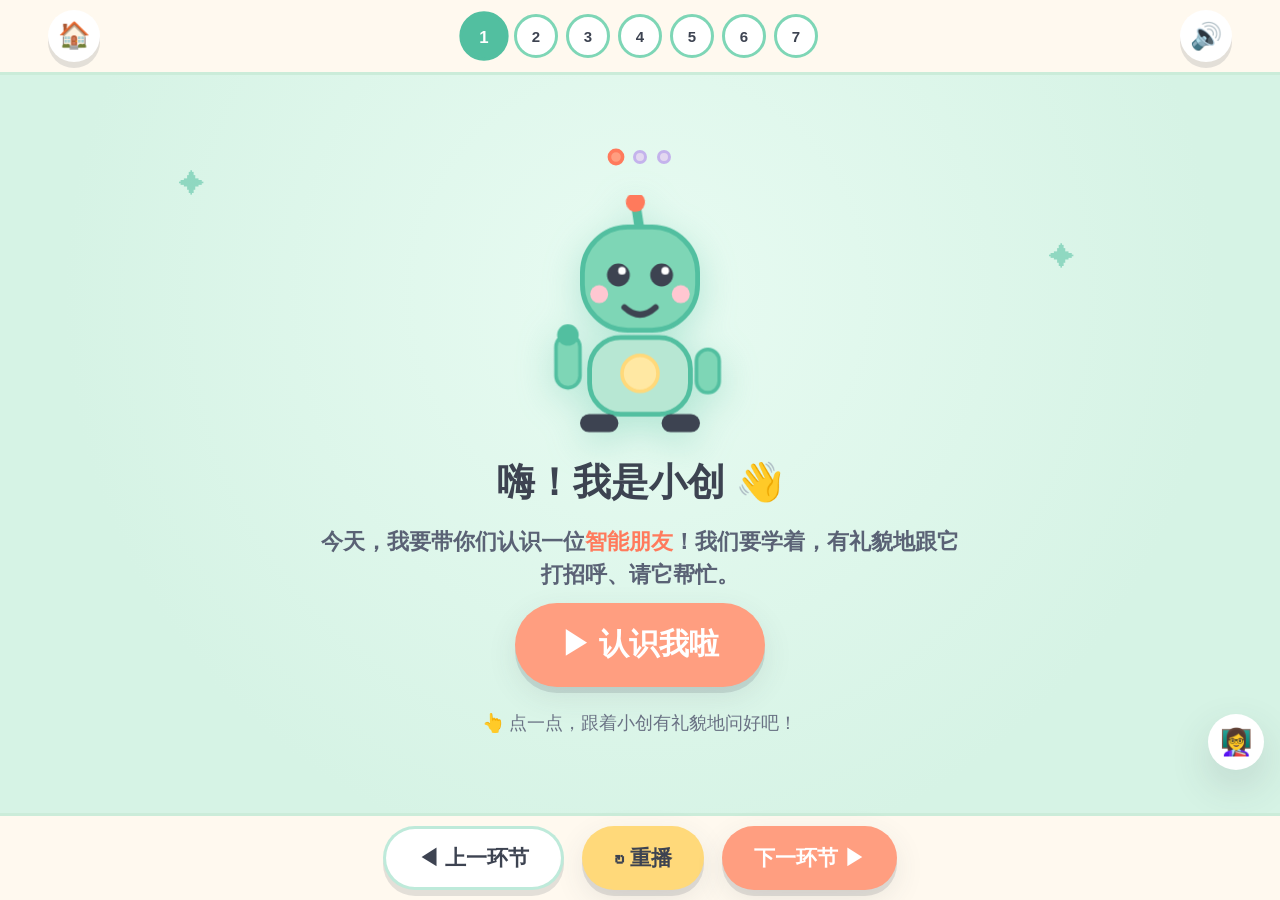
==== courses/nihaozhinengpengyou/classroom.html @ a1aac55f "feat: 新增第二节课程「你好智能朋友」+ 全课程接入TTS逐词朗读 - 新增第二节四件套(index/outline/lesson/classroom)7场景互动课件 - 所有文字选项接入浏览器T" ====
<!DOCTYPE html>
<html lang="zh-CN">
<head>
<meta charset="UTF-8">
<meta name="viewport" content="width=device-width, initial-scale=1.0, maximum-scale=1.0, user-scalable=no, viewport-fit=cover">
<title>你好智能朋友 · 互动课件</title>
<link rel="stylesheet" href="../../css/base.css?v=36">
<link rel="stylesheet" href="../../css/classroom.css?v=36">
<style>
  /* —— 第二节专属：礼貌指令卡 / 动画小剧场 —— */
  .polite-pick{display:flex;gap:clamp(10px,2.2vw,18px);flex-wrap:wrap;justify-content:center;width:100%;max-width:680px;margin:8px auto 0;}
  .polite-card{min-width:160px;padding:22px 18px;border-radius:22px;border:3px solid var(--mint-deep);background:#fff;box-shadow:0 6px 14px rgba(26,58,92,.10);font-size:clamp(19px,3vw,26px);font-weight:800;color:var(--ink);transition:transform .15s;}
  .polite-card:active{transform:scale(.94);}
  .polite-card.is-picked{background:var(--mint);border-color:var(--mint-deep);}
  .polite-card .pw-icon{font-size:1.4em;margin-right:6px;}
  .polite-result{margin-top:16px;font-size:clamp(22px,3.4vw,32px);font-weight:800;color:var(--coral-deep);text-align:center;}
  .stage-dot{width:12px;height:12px;border-radius:50%;background:#fff;border:2px solid var(--mint-deep);display:inline-block;transition:all .3s;}
  .stage-dot.is-cur{background:var(--coral);border-color:var(--coral-deep);transform:scale(1.3);}
  .theater{padding:14px;border-radius:26px;background:#E9F5EF;box-shadow:inset 0 0 0 3px #CBE9DC;max-width:560px;width:100%;}
  .polite-grade{margin-top:16px;}
</style>
</head>
<body class="cc-body">

<!-- ============ 顶部条：返回 / 进度 / 音效 ============ -->
<header class="cc-topbar">
  <a class="cc-iconbtn" href="index.html" aria-label="返回课程首页" title="返回课程首页">🏠</a>
  <div class="cc-progress" id="ccProgress" role="tablist" aria-label="环节切换"></div>
  <button class="cc-iconbtn" id="ccSound" aria-label="音效开关" title="音效开关">🔊</button>
</header>

<main class="cc-stage" id="ccStage">

  <!-- ── 场景 1 · 开场热身 ── -->
  <section class="scene is-active" data-scene="1" id="scene-1" aria-label="开场热身">
    <div class="bg-stars" aria-hidden="true"></div>
    <div class="scene-inner scene-1">
      <div class="step-dots" id="s1-steps" aria-hidden="true">
        <span class="step-dot is-cur"></span><span class="step-dot"></span><span class="step-dot"></span>
      </div>
      <div class="intro-step" id="s1-step1">
        <div class="robot-wrap robot-wrap--lg">
          <svg viewBox="0 0 200 200" width="100%" height="100%"><use href="../../svg/xiaochuang.svg#xc-waving"></use></svg>
        </div>
        <h2 class="intro-title">嗨！我是小创 👋</h2>
        <p class="intro-text">今天，我要带你们认识一位<strong>智能朋友</strong>！我们要学着，有礼貌地跟它打招呼、请它帮忙。</p>
        <button class="btn btn--coral btn--lg" id="s1-go1">▶ 认识我啦</button>
      </div>
      <div class="intro-step is-hidden" id="s1-step2">
        <div class="topic-card">
          <p class="topic-main">🤝 你好，智能朋友</p>
          <p class="topic-sub">学说礼貌指令</p>
        </div>
        <h2 class="intro-title">今天我们要学…</h2>
        <p class="intro-text">小创说：请别人帮忙要<strong>有礼貌</strong>！我们先说「你好」，再说「请帮我…」，最后说「谢谢」。</p>
        <button class="btn btn--coral btn--lg" id="s1-go2">▶ 我知道啦</button>
      </div>
      <div class="intro-step is-hidden" id="s1-step3">
        <h2 class="intro-title">🙋 热身小游戏 · 你好你好</h2>
        <p class="intro-text">点到谁，就大声对它说「你好」！</p>
        <div class="wish-pick" id="s1-wishes">
          <button class="wish-pick-btn speak" data-wish="你好，小创">🤖 你好，小创</button>
          <button class="wish-pick-btn speak" data-wish="你好，小兔子">🐰 你好，小兔子</button>
          <button class="wish-pick-btn speak" data-wish="你好，小花小草">🌸 你好，小花小草</button>
        </div>
        <div class="praise is-hidden" id="s1-praise">真棒！我们都是懂礼貌的好朋友！</div>
      </div>
      <p class="scene-hint">👆 点一点，跟着小创有礼貌地问好吧！</p>
    </div>
  </section>

  <!-- ── 场景 2 · 动画小剧场《圆圆学礼貌》 ── -->
  <section class="scene" data-scene="2" id="scene-2" aria-label="动画小剧场">
    <div class="scene-inner scene-2">
      <h2 class="scene-title">🎭 动画小剧场 · 圆圆学礼貌</h2>
      <div class="stage-dots" id="s2-dots" style="display:flex;gap:8px;justify-content:center;margin-bottom:12px" aria-hidden="true">
        <span class="stage-dot is-cur"></span><span class="stage-dot"></span><span class="stage-dot"></span><span class="stage-dot"></span>
      </div>
      <div class="stage-wrap" style="display:flex;justify-content:center">
        <div class="theater" id="s2-stage">
          <!-- 4 幕由 scene-2.js 填充内联 SVG -->
        </div>
      </div>
      <button class="btn btn--coral btn--lg" id="s2-next">▶ 看下一幕</button>
      <p class="scene-hint">👆 每幕看完，点「看下一幕」，帮圆圆想想怎么说得更有礼貌！</p>
    </div>
  </section>

  <!-- ── 场景 3 · 认识礼貌指令 ── -->
  <section class="scene" data-scene="3" id="scene-3" aria-label="认识礼貌指令">
    <div class="scene-inner scene-3">
      <h2 class="scene-title">👋 认识礼貌指令 · 请帮我…</h2>
      <p class="scene-hint">点一点指令卡，小创就会去做，还会给你小星星！</p>
      <div class="polite-pick" id="s3-cards">
        <button class="polite-card speak" data-w="你好">🙋 你好</button>
        <button class="polite-card speak" data-w="请帮我拿玩具">🧸 请帮我拿玩具</button>
        <button class="polite-card speak" data-w="请帮我浇花">🌸 请帮我浇花</button>
        <button class="polite-card speak" data-w="谢谢">🌟 谢谢</button>
      </div>
      <div class="polite-result" id="s3-result"></div>
      <div class="stars" id="s3-stars" style="margin-top:10px"><span class="star">☆</span><span class="star">☆</span><span class="star">☆</span></div>
      <div class="robot-wrap robot-wrap--sm" style="margin-top:12px">
        <svg viewBox="0 0 200 200" width="100%" height="100%"><use href="../../svg/xiaochuang.svg#xc-clap"></use></svg>
      </div>
    </div>
  </section>

  <!-- ── 场景 4 · 「请帮我…」礼貌句游戏 ── -->
  <section class="scene" data-scene="4" id="scene-4" aria-label="礼貌句游戏">
    <div class="scene-inner scene-4">
      <div class="round-badge" id="s4-rounds">第 1 轮</div>
      <div class="stars" id="s4-stars"><span class="star">☆</span><span class="star">☆</span><span class="star">☆</span></div>
      <div class="wish-frame">
        <p class="wish-text">你好，请帮我 <span class="wish-blank" id="s4-blank">____</span> ，谢谢！</p>
      </div>
      <div class="word-cards" id="s4-cards"></div>
      <div class="polite-grade" id="s4-grade"></div>
      <div class="wish-actions">
        <button class="btn btn--ghost btn--sm" id="s4-reset">🔄 再来一轮</button>
      </div>
      <div class="robot-wrap robot-wrap--sm">
        <svg viewBox="0 0 200 200" width="100%" height="100%"><use href="../../svg/xiaochuang.svg#xc-curious"></use></svg>
      </div>
    </div>
  </section>

  <!-- ── 场景 5 · 礼貌灵感墙 ── -->
  <section class="scene" data-scene="5" id="scene-5" aria-label="礼貌灵感">
    <div class="scene-inner scene-5">
      <h2 class="scene-title">🎁 聪明百宝箱 · 想请智能朋友帮什么？</h2>
      <p class="scene-hint">👆 翻开宝箱卡片，看看你可以有礼貌地请它做什么</p>
      <div class="treasure-box" id="s5-box" aria-label="聪明百宝箱"></div>
      <div class="idea-card" id="s5-idea">请帮我拿球</div>
      <div class="invent-name">
        <input class="name-input name-input--sm" id="s5-name" type="text" maxlength="6" placeholder="这个忙叫…" aria-label="请求名字">
        <button class="btn btn--coral" id="s5-save">📌 贴上礼貌墙</button>
      </div>
      <div class="invent-wall" id="s5-wall"></div>
      <div class="robot-wrap robot-wrap--sm robot-wrap--corner">
        <svg viewBox="0 0 200 200" width="100%" height="100%"><use href="../../svg/xiaochuang.svg#xc-waving"></use></svg>
      </div>
    </div>
  </section>

  <!-- ── 场景 6 · 分享展示·礼貌勋章 ── -->
  <section class="scene" data-scene="6" id="scene-6" aria-label="分享展示">
    <div class="scene-inner scene-6">
      <h2 class="scene-title">🏅 礼貌勋章 · 颁奖台</h2>
      <div class="medal-stage" id="s6-stage">
        <div class="medal-rays" id="s6-rays" aria-hidden="true"></div>
        <div class="medal-medal" id="s6-medal">
          <svg viewBox="0 0 120 160" width="100%" height="100%" aria-hidden="true">
            <circle cx="60" cy="60" r="52" fill="#A3D8F4" stroke="#5AA7C9" stroke-width="6"/>
            <circle cx="60" cy="60" r="38" fill="#EAF6FF"/>
            <path d="M60 38 L65 54 L82 54 L68 65 L74 82 L60 71 L46 82 L52 65 L38 54 L55 54 Z" fill="#FFD97A"/>
            <rect x="44" y="112" width="32" height="14" rx="6" fill="#5AA7C9"/>
            <rect x="38" y="126" width="44" height="10" rx="5" fill="#A3D8F4"/>
            <rect x="32" y="136" width="56" height="10" rx="5" fill="#A3D8F4"/>
          </svg>
        </div>
        <div class="medal-name" id="s6-awardee">礼貌小达人 1 号</div>
      </div>
      <input class="name-input" id="s6-name" type="text" maxlength="8" placeholder="输入名字（可留空）" aria-label="礼貌小达人名字">
      <button class="btn btn--coral btn--lg" id="s6-award">🎖 颁发礼貌勋章</button>
      <div class="honor-wall" id="s6-wall"><span class="wall-title">礼貌荣誉墙</span></div>
    </div>
  </section>

  <!-- ── 场景 7 · 总结再见 ── -->
  <section class="scene" data-scene="7" id="scene-7" aria-label="总结再见">
    <div class="scene-inner scene-7">
      <div class="kw-carousel">
        <span class="kw-badge speak" id="s7-kw1">你好</span>
        <span class="kw-badge speak" id="s7-kw2">请帮我</span>
        <span class="kw-badge speak" id="s7-kw3">谢谢</span>
        <span class="kw-badge speak" id="s7-kw4">有礼貌</span>
      </div>
      <div class="lyric" id="s7-lyric">
        <span class="lyr speak lyr-1">说你好</span>
        <span class="lyr speak lyr-2">请帮我</span>
        <span class="lyr speak lyr-3">说谢谢</span>
        <span class="lyr speak lyr-4">我就是礼貌小达人！</span>
      </div>
      <div class="robot-wrap robot-wrap--md">
        <svg viewBox="0 0 200 200" width="100%" height="100%"><use href="../../svg/xiaochuang.svg#xc-waving"></use></svg>
      </div>
      <p class="scene-hint">👆 点一点屏幕，撒彩带说再见</p>
      <div class="confetti-layer" id="s7-confetti" aria-hidden="true"></div>
    </div>
  </section>

</main>

<!-- ============ 教师辅助条 ============ -->
<div class="cc-teacherbar" id="ccTeacher">
  <button class="teacherbar-toggle" id="teacherbarToggle" aria-label="展开教师提示">👩‍🏫</button>
  <div class="teacherbar-body" id="teacherbarBody">
    <div class="teacherbar-title" id="tbTitle">环节 1 · 开场热身</div>
    <p class="teacherbar-goal" id="tbGoal"></p>
    <p class="teacherbar-script" id="tbScript"></p>
  </div>
</div>

<!-- ============ 底部大按钮 ============ -->
<nav class="cc-controls" aria-label="课件控制">
  <button class="btn btn--ghost" id="ccPrev">◀ 上一环节</button>
  <button class="btn btn--butter" id="ccReplay">↻ 重播</button>
  <button class="btn btn--coral" id="ccNext">下一环节 ▶</button>
</nav>

<div class="cc-toast" id="ccToast" aria-hidden="true"></div>

<script src="../../js/common.js?v=36"></script>
<script src="js/classroom.js?v=36"></script>
<script src="js/scenes/scene-1.js?v=36"></script>
<script src="js/scenes/scene-2.js?v=36"></script>
<script src="js/scenes/scene-3.js?v=36"></script>
<script src="js/scenes/scene-4.js?v=36"></script>
<script src="js/scenes/scene-5.js?v=36"></script>
<script src="js/scenes/scene-6.js?v=36"></script>
<script src="js/scenes/scene-7.js?v=36"></script>
</body>
</html>
---- css/base.css ----
/* ============================================================
   base.css — 幼儿园AI启蒙课程平台 · 共享设计系统
   马卡龙发明乐园风：薄荷绿主色 + 奶油黄/珊瑚橙点缀
   ============================================================ */

:root {
  /* 马卡龙色板 */
  --mint: #7ED6B6;
  --mint-deep: #52BFA0;
  --butter: #FFE8A3;
  --butter-deep: #FFD97A;
  --pink: #FFC7D1;
  --sky: #A3D8F4;
  --sky-deep: #6FB8E8;
  --lavender: #C9B8F0;
  --coral: #FF9E80;
  --coral-deep: #FF7A5C;
  --ink: #3D4351;
  --ink-soft: #6A7284;
  --cream: #FFF9F0;
  --white: #FFFFFF;

  /* 圆角与阴影 */
  --radius-lg: 32px;
  --radius-md: 22px;
  --radius-sm: 14px;
  --shadow-soft: 0 10px 30px rgba(61, 67, 81, 0.10);
  --shadow-pop: 0 16px 40px rgba(61, 67, 81, 0.16);
  --shadow-btn: 0 6px 0 rgba(61, 67, 81, 0.14);

  /* 触控与间距 */
  --touch-min: 68px;
  --space-page: clamp(20px, 4vw, 48px);

  /* 字体 */
  --font-round: "Yuanti SC", "PingFang SC", "Hiragino Sans GB", "Microsoft YaHei", sans-serif;
  --font-body: "PingFang SC", "Hiragino Sans GB", "Microsoft YaHei", sans-serif;
}

* { margin: 0; padding: 0; box-sizing: border-box; }

html { -webkit-text-size-adjust: 100%; }

body {
  font-family: var(--font-body);
  color: var(--ink);
  background:
    radial-gradient(1200px 500px at 15% -10%, var(--butter) 0%, transparent 60%),
    radial-gradient(900px 500px at 110% 8%, var(--pink) 0%, transparent 55%),
    radial-gradient(1000px 600px at 50% 115%, var(--sky) 0%, transparent 55%),
    var(--cream);
  background-attachment: fixed;
  min-height: 100vh;
  line-height: 1.6;
  touch-action: manipulation;
  -webkit-tap-highlight-color: transparent;
  overflow-x: hidden;
}

img { max-width: 100%; display: block; }
a { color: inherit; text-decoration: none; }
button { font-family: inherit; border: none; cursor: pointer; background: none; color: inherit; }
ul, ol { list-style: none; }

:focus-visible { outline: 4px dashed var(--coral); outline-offset: 3px; border-radius: 12px; }

/* ---------- 版式 ---------- */
/* 通用隐藏工具类：所有 is-hidden 元素的隐藏规则（question 卡/提示面板等） */
.is-hidden { display: none !important; }

.page-shell { max-width: 1160px; margin: 0 auto; padding: 0 var(--space-page); }

.hero-title, .h-display {
  font-family: var(--font-round);
  letter-spacing: 0.02em;
}

h1.hero-title { font-size: clamp(34px, 5.4vw, 64px); line-height: 1.25; }
h2.sec-title { font-size: clamp(24px, 3.4vw, 36px); font-family: var(--font-round); line-height: 1.3; }
h3.card-title { font-size: clamp(18px, 2.2vw, 24px); font-family: var(--font-round); line-height: 1.35; }

.lead { font-size: clamp(16px, 2.2vw, 20px); color: var(--ink-soft); }

/* ---------- 顶部导航 ---------- */
.site-nav {
  position: sticky;
  top: 0;
  z-index: 50;
  background: rgba(255, 249, 240, 0.92);
  backdrop-filter: blur(10px);
  border-bottom: 3px solid rgba(126, 214, 182, 0.4);
}
.nav-inner {
  max-width: 1160px;
  margin: 0 auto;
  padding: 12px var(--space-page);
  display: flex;
  align-items: center;
  gap: 18px;
  flex-wrap: wrap;
}
.brand {
  display: flex;
  align-items: center;
  gap: 10px;
  font-family: var(--font-round);
  font-size: clamp(18px, 2.4vw, 24px);
  font-weight: 700;
}
.brand-logo {
  width: 44px;
  height: 44px;
  border-radius: 50%;
  background: var(--mint);
  display: grid;
  place-items: center;
  box-shadow: var(--shadow-btn);
  animation: floatY 3.5s ease-in-out infinite;
}
.nav-links { display: flex; gap: 8px; margin-left: auto; flex-wrap: wrap; }
.nav-link {
  display: inline-flex;
  align-items: center;
  justify-content: center;
  min-height: 48px;
  padding: 0 20px;
  border-radius: 999px;
  font-family: var(--font-round);
  font-size: clamp(15px, 1.8vw, 17px);
  font-weight: 600;
  color: var(--ink);
  transition: transform 0.15s ease, background 0.15s ease;
}
.nav-link:hover { transform: translateY(-2px); background: rgba(126, 214, 182, 0.25); }
.nav-link.is-active { background: var(--mint); color: var(--white); box-shadow: var(--shadow-btn); }
.nav-cta {
  background: var(--coral);
  color: var(--white);
  box-shadow: var(--shadow-btn);
}

/* ---------- 大按钮 ---------- */
.btn {
  display: inline-flex;
  align-items: center;
  justify-content: center;
  gap: 10px;
  min-height: var(--touch-min);
  padding: 0 34px;
  border-radius: 999px;
  font-family: var(--font-round);
  font-size: clamp(18px, 2.6vw, 24px);
  font-weight: 700;
  color: var(--white);
  background: var(--mint-deep);
  box-shadow: var(--shadow-btn), var(--shadow-soft);
  transition: transform 0.12s ease, box-shadow 0.12s ease, filter 0.12s ease;
  user-select: none;
}
.btn:active { transform: translateY(4px) scale(0.97); box-shadow: none; }
.btn:hover { filter: brightness(1.06); }
.btn--coral { background: var(--coral); }
.btn--sky { background: var(--sky-deep); }
.btn--butter { background: var(--butter-deep); color: var(--ink); }
.btn--ghost { background: var(--white); color: var(--ink); box-shadow: var(--shadow-btn); border: 3px solid rgba(126, 214, 182, 0.5); }
.btn--lg { min-height: 84px; padding: 0 46px; font-size: clamp(22px, 3vw, 30px); }
.btn--sm { min-height: 56px; padding: 0 22px; font-size: clamp(15px, 2vw, 17px); }
.btn-icon { font-size: 1.3em; }

/* ---------- 卡片 ---------- */
.card {
  background: var(--white);
  border-radius: var(--radius-lg);
  box-shadow: var(--shadow-soft);
  padding: clamp(22px, 3.4vw, 34px);
  border: 3px solid rgba(255, 255, 255, 0.9);
}
.card--tint-mint { background: linear-gradient(160deg, #E7F8EF, #D6F3E5); border-color: rgba(126,214,182,.5); }
.card--tint-butter { background: linear-gradient(160deg, #FFF6DC, #FFECB8); border-color: rgba(255,217,122,.55); }
.card--tint-sky { background: linear-gradient(160deg, #EAF6FE, #D2EDFD); border-color: rgba(163,216,244,.6); }
.card--tint-pink { background: linear-gradient(160deg, #FFEDF1, #FFD9E1); border-color: rgba(255,199,209,.65); }

.badge {
  display: inline-flex;
  align-items: center;
  gap: 6px;
  min-height: 40px;
  padding: 0 16px;
  border-radius: 999px;
  font-family: var(--font-round);
  font-size: clamp(13px, 1.7vw, 16px);
  font-weight: 700;
}
.badge--mint { background: var(--mint); color: #fff; }
.badge--coral { background: var(--coral); color: #fff; }
.badge--butter { background: var(--butter); color: var(--ink); }
.badge--ghost { background: rgba(255,255,255,.85); color: var(--ink-soft); }

/* ---------- 区块 ---------- */
.section { padding: clamp(40px, 7vw, 80px) 0; }
.section--tight { padding: clamp(28px, 4vw, 48px) 0; }
.sec-head { display: flex; align-items: center; gap: 16px; margin-bottom: clamp(20px, 3vw, 34px); flex-wrap: wrap; }
.sec-head .sec-title { margin-right: auto; }
.sec-emoji { font-size: clamp(30px, 4vw, 42px); }

/* ---------- 页脚 ---------- */
.site-footer {
  margin-top: clamp(40px, 6vw, 70px);
  padding: clamp(24px, 4vw, 40px) var(--space-page);
  background: rgba(126, 214, 182, 0.16);
  border-top: 3px dashed rgba(126, 214, 182, 0.5);
  text-align: center;
  color: var(--ink-soft);
  font-size: clamp(14px, 1.8vw, 16px);
}
.footer-inner { max-width: 1160px; margin: 0 auto; }
.tip-list { display: inline-block; text-align: left; margin-top: 10px; }
.tip-list li { padding: 4px 0; }
.tip-list li::before { content: "✦ "; color: var(--coral); }

/* ---------- 动效 ---------- */
@keyframes floatY { 0%,100% { transform: translateY(0); } 50% { transform: translateY(-8px); } }
@keyframes popIn {
  0% { transform: scale(0.6); opacity: 0; }
  70% { transform: scale(1.06); opacity: 1; }
  100% { transform: scale(1); opacity: 1; }
}
@keyframes wobble { 0%,100% { transform: rotate(0); } 25% { transform: rotate(-3deg); } 75% { transform: rotate(3deg); } }
@keyframes riseUp { from { transform: translateY(26px); opacity: 0; } to { transform: translateY(0); opacity: 1; } }

.anim-rise { animation: riseUp 0.6s cubic-bezier(.2,.8,.3,1) both; }

@media (prefers-reduced-motion: reduce) {
  *, *::before, *::after { animation-duration: 0.01ms !important; animation-iteration-count: 1 !important; transition-duration: 0.01ms !important; }
}

/* ---------- 打印 ---------- */
@media print {
  .site-nav, .no-print { display: none !important; }
  body { background: #fff; }
  .card { box-shadow: none; border: 1px solid #ddd; break-inside: avoid; }
}
---- css/classroom.css ----
/* ============================================================
   classroom.css — 互动课件（平板/一体机）
   ============================================================ */

html, body { height: 100%; }
.cc-body {
  display: flex;
  flex-direction: column;
  height: 100dvh;
  overflow: hidden;
  background: var(--cream);
  font-family: var(--font-round);
}

/* ---------- 顶部条 ---------- */
.cc-topbar {
  display: flex;
  align-items: center;
  gap: 12px;
  padding: 10px var(--space-page);
  background: rgba(255, 249, 240, 0.95);
  border-bottom: 3px solid rgba(126, 214, 182, 0.4);
  z-index: 30;
}
.cc-iconbtn {
  width: 52px;
  height: 52px;
  border-radius: 50%;
  background: var(--white);
  box-shadow: var(--shadow-btn);
  font-size: 26px;
  display: grid;
  place-items: center;
  transition: transform 0.12s ease;
  flex-shrink: 0;
}
.cc-iconbtn:active { transform: scale(0.92); }
.cc-progress { display: flex; gap: 8px; margin: 0 auto; flex-wrap: wrap; justify-content: center; }
.cc-progress .prog-dot {
  min-width: 44px;
  height: 44px;
  border-radius: 999px;
  background: var(--white);
  border: 3px solid var(--mint);
  color: var(--ink);
  font-weight: 700;
  font-size: 15px;
  display: grid;
  place-items: center;
  cursor: pointer;
  transition: transform 0.12s ease, background 0.12s ease;
}
.cc-progress .prog-dot.is-current { background: var(--mint-deep); border-color: var(--mint-deep); color: #fff; transform: scale(1.12); }
.cc-progress .prog-dot.is-done { background: var(--butter); border-color: var(--butter-deep); }

/* ---------- 舞台 ---------- */
.cc-stage { position: relative; flex: 1; min-height: 0; overflow: hidden; }
.scene {
  position: absolute;
  inset: 0;
  display: none;
  flex-direction: column;
  align-items: center;
  justify-content: center;
  padding: clamp(14px, 2.4vw, 28px);
  opacity: 0;
  transition: opacity 0.45s ease;
}
.scene.is-active { display: flex; opacity: 1; z-index: 1; }
.scene-inner {
  width: 100%;
  max-width: 1000px;
  max-height: 100%;
  display: flex;
  flex-direction: column;
  align-items: center;
  justify-content: center;
  gap: clamp(12px, 2.4vw, 22px);
  text-align: center;
}

/* 场景背景色 */
#scene-1 { background: radial-gradient(circle at 50% 30%, #E8FBF2, #D6F3E5 70%); }
#scene-2 { background: radial-gradient(circle at 50% 20%, #FFF6DC, #FFECB8 75%); }
#scene-3 { background: radial-gradient(circle at 50% 30%, #EAF6FE, #D2EDFD 70%); }
#scene-4 { background: radial-gradient(circle at 50% 30%, #FFEDF1, #FFD9E1 70%); }
#scene-5 { background: radial-gradient(circle at 50% 30%, #F3EEFF, #E2D8FA 70%); }
#scene-6 { background: radial-gradient(circle at 50% 25%, #FFF6DC, #FFE8A3 70%); }
#scene-7 { background: radial-gradient(circle at 50% 30%, #EAF6FE, #CBE9FC 70%); }

.scene-title { font-size: clamp(22px, 3.2vw, 32px); }
.scene-hint { color: var(--ink-soft); font-size: clamp(15px, 2vw, 18px); }

/* ---------- 机器人 ---------- */
.robot-wrap { position: relative; flex-shrink: 0; }
.robot-wrap--lg { width: clamp(150px, 22vw, 240px); animation: floatY 3.6s ease-in-out infinite; }
.robot-wrap--md { width: clamp(120px, 17vw, 190px); animation: floatY 3.4s ease-in-out infinite; }
.robot-wrap--sm { width: clamp(90px, 13vw, 140px); animation: floatY 3.2s ease-in-out infinite; }
.robot-wrap--corner { position: absolute; right: clamp(10px, 3vw, 30px); bottom: clamp(10px, 3vw, 26px); }
.robot-wrap svg { filter: drop-shadow(0 10px 18px rgba(82, 191, 160, 0.35)); }
.robot-wrap.is-bounce { animation: robotBounce 0.9s cubic-bezier(.3,.9,.4,1.3) 1; }
@keyframes robotBounce {
  0% { transform: translateY(0) scale(1); }
  30% { transform: translateY(-16px) scale(1.06); }
  60% { transform: translateY(0) scale(0.98); }
  100% { transform: translateY(0) scale(1); }
}

/* ---------- 语音气泡 ---------- */
.speech-bubble--cc {
  background: #fff;
  border: 4px solid var(--mint);
  border-radius: 999px;
  padding: clamp(12px, 2vw, 20px) clamp(20px, 3vw, 32px);
  font-size: clamp(18px, 3vw, 26px);
  font-weight: 700;
  box-shadow: var(--shadow-soft);
  animation: bubblePop 0.5s cubic-bezier(.3,.9,.4,1.2) both;
}
@keyframes bubblePop { 0% { transform: scale(0.5); opacity: 0; } 100% { transform: scale(1); opacity: 1; } }

/* ---------- 场景 1：律动点 ---------- */
.bg-stars { position: absolute; inset: 0; pointer-events: none; }
.bg-stars::before, .bg-stars::after {
  content: "✦";
  position: absolute;
  font-size: 26px;
  color: rgba(82, 191, 160, 0.55);
  animation: floatY 3s ease-in-out infinite;
}
.bg-stars::before { top: 12%; left: 14%; }
.bg-stars::after { top: 22%; right: 16%; animation-delay: 1s; }
.beat-dots { display: flex; gap: clamp(10px, 2vw, 18px); }
.beat-dot {
  width: clamp(34px, 5vw, 52px);
  height: clamp(34px, 5vw, 52px);
  border-radius: 50%;
  background: var(--mint-deep);
  box-shadow: var(--shadow-btn);
}
.beat-dot.is-beat { animation: dotBeat 0.8s ease-in-out 1; }
@keyframes dotBeat {
  0% { transform: scale(1); } 50% { transform: scale(1.6); } 100% { transform: scale(1); }
}

/* ---------- 场景 2：小剧场 ---------- */
.story-stage {
  position: relative;
  width: 100%;
  max-width: 860px;
  border-radius: var(--radius-lg);
  overflow: hidden;
  box-shadow: var(--shadow-pop);
  border: 4px solid var(--butter-deep);
  background: #FFF6DC;
}
.story-svg { display: block; width: 100%; aspect-ratio: 800 / 420; }
.story-caption {
  position: absolute;
  left: 0; right: 0; bottom: 0;
  padding: clamp(12px, 2vw, 18px);
  background: linear-gradient(180deg, transparent, rgba(61, 67, 81, 0.55));
  color: #fff;
  font-size: clamp(16px, 2.6vw, 24px);
  font-weight: 700;
}
#s2-toy { transition: transform 0.9s ease; }
#s2-bear { transition: transform 0.6s ease; }
#s2-bear .bear-body { transition: transform 0.6s ease; transform-origin: 0 40px; }
#s2-robot { transition: opacity 0.7s ease, transform 0.7s ease; }
#s2-spark { transition: opacity 0.5s ease; }
.story-controls { display: flex; gap: clamp(10px, 2vw, 16px); flex-wrap: wrap; justify-content: center; }

/* ---------- 场景 3：指令卡片 ---------- */
.cmd-line {
  background: #fff;
  border: 4px solid var(--sky);
  border-radius: 999px;
  padding: clamp(12px, 2vw, 18px) clamp(22px, 3.4vw, 34px);
  font-size: clamp(18px, 2.8vw, 26px);
  font-weight: 700;
  box-shadow: var(--shadow-soft);
}
.cmd-cards { display: grid; grid-template-columns: repeat(4, 1fr); gap: clamp(10px, 2vw, 18px); width: 100%; max-width: 700px; }
.cmd-card {
  min-height: var(--touch-min);
  border-radius: var(--radius-md);
  background: var(--white);
  border: 4px solid rgba(163, 216, 244, 0.8);
  box-shadow: var(--shadow-btn);
  display: flex;
  flex-direction: column;
  align-items: center;
  justify-content: center;
  gap: 6px;
  font-size: clamp(16px, 2.4vw, 20px);
  font-weight: 700;
  transition: transform 0.12s ease, background 0.12s ease;
}
.cmd-icon { font-size: clamp(30px, 4.6vw, 42px); }
.cmd-card:active { transform: scale(0.94); }
.cmd-card.is-picked { background: var(--sky); border-color: var(--sky-deep); animation: wobble 0.4s ease 1; }
.sparkle { position: absolute; inset: -30%; pointer-events: none; opacity: 0; }
.sparkle.is-show { opacity: 1; animation: sparkleSpin 1s ease 1; }
@keyframes sparkleSpin {
  0% { transform: rotate(0deg) scale(0.4); opacity: 0; }
  40% { opacity: 1; }
  100% { transform: rotate(180deg) scale(1.4); opacity: 0; }
}
.praise {
  position: absolute;
  top: 14%;
  font-size: clamp(40px, 8vw, 72px);
  font-weight: 800;
  color: var(--coral-deep);
  text-shadow: 3px 3px 0 var(--butter);
  opacity: 0;
  pointer-events: none;
}
.praise.is-show { animation: praisePop 1.6s ease both; }
@keyframes praisePop {
  0% { opacity: 0; transform: scale(0.3) rotate(-8deg); }
  25% { opacity: 1; transform: scale(1.15) rotate(0); }
  75% { opacity: 1; transform: scale(1); }
  100% { opacity: 0; transform: scale(1.1) translateY(-14px); }
}

/* ---------- 场景 4：发明游戏 ---------- */
.round-badge { background: var(--white); border: 3px solid var(--coral); color: var(--coral-deep); border-radius: 999px; padding: 6px 18px; font-weight: 700; }
.wish-frame {
  background: #fff;
  border: 5px solid var(--coral);
  border-radius: var(--radius-lg);
  padding: clamp(18px, 3vw, 28px) clamp(20px, 4vw, 40px);
  box-shadow: var(--shadow-pop);
  max-width: 90%;
}
.wish-text { font-size: clamp(20px, 3.4vw, 32px); font-weight: 800; }
.wish-blank {
  display: inline-block;
  min-width: clamp(90px, 16vw, 160px);
  border-bottom: 5px dashed var(--coral);
  color: var(--coral-deep);
  transition: all 0.3s ease;
}
.word-cards { display: grid; grid-template-columns: repeat(3, 1fr); gap: clamp(10px, 2vw, 16px); width: 100%; max-width: 620px; }
.word-card {
  min-height: var(--touch-min);
  border-radius: var(--radius-md);
  background: #fff;
  border: 4px solid rgba(255, 199, 209, 0.9);
  box-shadow: var(--shadow-btn);
  font-size: clamp(16px, 2.4vw, 20px);
  font-weight: 700;
  transition: transform 0.12s ease, background 0.12s ease;
}
.word-card:active { transform: scale(0.94); }
.word-card.is-picked { background: var(--pink); border-color: var(--coral); animation: wobble 0.4s ease 1; }
.wish-actions { min-height: 44px; }

/* ---------- 场景 5：灵感泡泡 ---------- */
.bubbles { position: absolute; inset: 0; pointer-events: none; }
.idea-bubble {
  position: absolute;
  width: clamp(70px, 11vw, 110px);
  height: clamp(70px, 11vw, 110px);
  border-radius: 50%;
  display: grid;
  place-items: center;
  font-size: clamp(28px, 4.4vw, 40px);
  background: rgba(255, 255, 255, 0.85);
  border: 4px solid var(--lavender);
  box-shadow: var(--shadow-soft);
  cursor: pointer;
  pointer-events: auto;
  animation: bubbleFloat 6s linear infinite;
  transition: transform 0.12s ease;
}
.idea-bubble:active { transform: scale(1.15); }
@keyframes bubbleFloat {
  0% { transform: translateY(0) rotate(0deg); }
  25% { transform: translateY(-18px) rotate(6deg); }
  50% { transform: translateY(-4px) rotate(-4deg); }
  75% { transform: translateY(-22px) rotate(3deg); }
  100% { transform: translateY(0) rotate(0deg); }
}
.idea-card {
  position: absolute;
  top: 18%;
  left: 50%;
  transform: translateX(-50%);
  background: var(--coral);
  color: #fff;
  border-radius: 999px;
  padding: clamp(14px, 2.4vw, 22px) clamp(26px, 4vw, 44px);
  font-size: clamp(26px, 5vw, 44px);
  font-weight: 800;
  box-shadow: var(--shadow-pop);
  opacity: 0;
  pointer-events: none;
}
.idea-card.is-show { animation: ideaPop 3s ease both; }
@keyframes ideaPop {
  0% { opacity: 0; transform: translateX(-50%) scale(0.4); }
  12% { opacity: 1; transform: translateX(-50%) scale(1.1); }
  20% { transform: translateX(-50%) scale(1); }
  82% { opacity: 1; }
  100% { opacity: 0; transform: translateX(-50%) scale(1.05) translateY(-16px); }
}

/* ---------- 场景 6：勋章 ---------- */
.medal-stage { position: relative; width: clamp(180px, 30vw, 260px); aspect-ratio: 1 / 1.25; }
.medal-rays {
  position: absolute;
  inset: -20%;
  opacity: 0;
  background: conic-gradient(from 0deg, transparent 0 20deg, rgba(255, 217, 122, 0.5) 20deg 40deg, transparent 40deg 60deg, rgba(255, 217, 122, 0.5) 60deg 80deg, transparent 80deg 100deg, rgba(255, 217, 122, 0.5) 100deg 120deg, transparent 120deg 140deg, rgba(255, 217, 122, 0.5) 140deg 160deg, transparent 160deg 180deg, rgba(255, 217, 122, 0.5) 180deg 200deg, transparent 200deg 220deg, rgba(255, 217, 122, 0.5) 220deg 240deg, transparent 240deg 260deg, rgba(255, 217, 122, 0.5) 260deg 280deg, transparent 280deg 300deg, rgba(255, 217, 122, 0.5) 300deg 320deg, transparent 320deg 340deg, rgba(255, 217, 122, 0.5) 340deg 360deg);
  animation: raySpin 4s linear infinite;
}
.medal-rays.is-show { opacity: 1; }
@keyframes raySpin { from { transform: rotate(0); } to { transform: rotate(360deg); } }
.medal-medal {
  position: absolute;
  inset: 0;
  transform: scale(0);
  transition: transform 0.6s cubic-bezier(.3, 1.4, .4, 1);
  filter: drop-shadow(0 14px 20px rgba(233, 185, 63, 0.45));
}
.medal-medal.is-show { transform: scale(1); }
.medal-name {
  position: absolute;
  bottom: 0;
  left: 50%;
  transform: translateX(-50%);
  background: #fff;
  border: 3px solid var(--butter-deep);
  border-radius: 999px;
  padding: 6px 18px;
  font-size: clamp(15px, 2.2vw, 19px);
  font-weight: 700;
  white-space: nowrap;
}
.name-input {
  width: min(320px, 80%);
  min-height: 58px;
  border-radius: 999px;
  border: 4px solid var(--butter-deep);
  padding: 0 20px;
  font-size: clamp(17px, 2.4vw, 20px);
  font-family: inherit;
  text-align: center;
  outline: none;
  background: #fff;
}
.name-input:focus { border-color: var(--coral); }
.honor-wall {
  display: flex;
  flex-wrap: wrap;
  gap: 10px;
  justify-content: center;
  min-height: 44px;
  max-width: 90%;
}
.wall-title { color: var(--ink-soft); font-size: clamp(14px, 2vw, 17px); }
.honor-name {
  background: var(--butter);
  border: 3px solid var(--butter-deep);
  border-radius: 999px;
  padding: 6px 16px;
  font-weight: 700;
  animation: popIn 0.5s ease both;
}

/* ---------- 场景 7：再见 ---------- */
.kw-carousel { display: flex; gap: clamp(10px, 2.4vw, 20px); flex-wrap: wrap; justify-content: center; }
.kw-badge {
  background: #fff;
  border: 4px solid var(--sky);
  border-radius: 999px;
  padding: clamp(10px, 1.8vw, 16px) clamp(18px, 3vw, 28px);
  font-size: clamp(18px, 3vw, 26px);
  font-weight: 800;
  opacity: 0.35;
  transition: all 0.4s ease;
}
.kw-badge.is-active { opacity: 1; transform: scale(1.18); border-color: var(--coral); color: var(--coral-deep); }
.lyric { display: flex; flex-direction: column; gap: 6px; font-size: clamp(20px, 3.2vw, 30px); font-weight: 800; }
.lyr { opacity: 0.25; transition: all 0.4s ease; }
.lyr.is-active { opacity: 1; transform: scale(1.06); color: var(--coral-deep); }
.confetti-layer { position: absolute; inset: 0; pointer-events: none; overflow: hidden; }

/* ---------- 彩带 ---------- */
.confetti-piece {
  position: absolute;
  top: -30px;
  border-radius: 4px;
  animation: confettiFall linear both;
  pointer-events: none;
}
@keyframes confettiFall {
  0% { transform: translateY(0) rotate(0deg); opacity: 1; }
  100% { transform: translateY(110vh) rotate(720deg); opacity: 0.9; }
}

/* ---------- 教师辅助条 ---------- */
.cc-teacherbar {
  position: absolute;
  right: 16px;
  bottom: clamp(104px, 16vh, 130px);
  z-index: 25;
  max-width: min(320px, 82vw);
}
.teacherbar-toggle {
  width: 56px;
  height: 56px;
  border-radius: 50%;
  background: var(--white);
  box-shadow: var(--shadow-pop);
  font-size: 26px;
  display: grid;
  place-items: center;
  margin-left: auto;
}
.teacherbar-body {
  display: none;
  margin-top: 8px;
  background: rgba(255, 255, 255, 0.97);
  border: 3px solid var(--butter-deep);
  border-radius: var(--radius-md);
  padding: 16px;
  box-shadow: var(--shadow-pop);
}
.teacherbar-body.is-open { display: block; }
.teacherbar-title { font-weight: 800; font-size: clamp(15px, 2.2vw, 18px); margin-bottom: 6px; }
.teacherbar-body p { color: var(--ink-soft); font-size: clamp(13px, 1.8vw, 15px); line-height: 1.5; }

/* ---------- 底部控制 ---------- */
.cc-controls {
  display: flex;
  justify-content: center;
  gap: clamp(10px, 2vw, 18px);
  padding: 10px var(--space-page) calc(10px + env(safe-area-inset-bottom));
  background: rgba(255, 249, 240, 0.95);
  border-top: 3px solid rgba(126, 214, 182, 0.4);
  z-index: 30;
}
.cc-controls .btn { min-height: 64px; padding: 0 clamp(18px, 3vw, 32px); font-size: clamp(17px, 2.4vw, 21px); }

/* ---------- 轻提示 ---------- */
.cc-toast {
  position: fixed;
  top: 18%;
  left: 50%;
  transform: translate(-50%, -50%) scale(0.6);
  background: rgba(61, 67, 81, 0.88);
  color: #fff;
  border-radius: 999px;
  padding: 12px 26px;
  font-size: clamp(17px, 2.4vw, 21px);
  font-weight: 700;
  opacity: 0;
  pointer-events: none;
  z-index: 60;
}
.cc-toast.is-show { animation: toastPop 2s ease both; }
@keyframes toastPop {
  0% { opacity: 0; transform: translate(-50%, -50%) scale(0.6); }
  12% { opacity: 1; transform: translate(-50%, -50%) scale(1); }
  80% { opacity: 1; }
  100% { opacity: 0; transform: translate(-50%, -60%) scale(1); }
}

/* ---------- 横屏优化 ---------- */
@media (orientation: landscape) and (max-height: 500px) {
  .robot-wrap--lg { width: clamp(120px, 16vw, 170px); }
  .cmd-cards, .word-cards { max-width: 520px; }
}

/* ---------- 场景 8：互动影院 ---------- */
#scene-8 { background: radial-gradient(circle at 50% 30%, #FDF1E3, #F6DFC0 75%); overflow-y: auto; }
.video-chapter {
  position: absolute;
  top: 12px; left: 12px;
  background: rgba(44, 50, 64, 0.72);
  color: #fff;
  padding: 5px 14px;
  border-radius: 999px;
  font-size: 13px;
  font-weight: 700;
  opacity: 0;
  transition: opacity 0.4s ease;
}
.video-chapter.is-show { opacity: 1; }
/* 选集条：5 集一目了然 */
.video-eps {
  position: absolute;
  left: 0;
  bottom: 14px;
  right: 0;
  display: flex;
  gap: 8px;
  justify-content: center;
  pointer-events: none;
  z-index: 6;
}
.ep-dot {
  pointer-events: auto;
  width: 30px;
  height: 30px;
  border-radius: 50%;
  border: 3px solid #fff;
  background: rgba(61, 67, 81, 0.35);
  color: #fff;
  font-size: 13px;
  font-weight: 800;
  font-family: var(--font-round);
  cursor: pointer;
  -webkit-tap-highlight-color: transparent;
  touch-action: manipulation;
}
.ep-dot.is-cur {
  background: var(--coral);
  transform: scale(1.15);
  box-shadow: 0 0 0 4px rgba(255, 158, 128, 0.35);
}
.story-editor {
  margin-top: 14px;
  background: #fff;
  border: 5px solid var(--lavender);
  border-radius: var(--radius-lg);
  padding: clamp(14px, 2.4vw, 22px) clamp(18px, 3vw, 28px);
  box-shadow: var(--shadow-pop);
  max-width: 560px;
  width: min(92vw, 560px);
  max-height: min(460px, 82vh);
  overflow-y: auto;
  animation: bubblePop 0.45s ease both;
}
.editor-q { font-weight: 800; font-size: clamp(17px, 2.8vw, 23px); margin-bottom: 12px; }
.editor-opts { display: flex; gap: 10px; flex-wrap: wrap; justify-content: center; margin-bottom: 12px; }
.story-opt {
  min-width: 130px;
  min-height: var(--touch-min);
  border-radius: 999px;
  background: var(--butter);
  border: 4px solid var(--butter-deep);
  font-weight: 700;
  font-size: clamp(16px, 2.4vw, 20px);
  transition: transform 0.12s ease;
}
.story-opt:active { transform: scale(0.94); }
.editor-open { display: flex; gap: 8px; flex-wrap: wrap; justify-content: center; align-items: center; }
.wall-chip--mint { background: var(--mint); border-color: var(--mint-deep); }
.video-box {
  position: relative;
  width: min(92vw, 860px);
  aspect-ratio: 16 / 9;
  border-radius: var(--radius-lg);
  overflow: hidden;
  border: 5px solid var(--coral);
  box-shadow: var(--shadow-pop);
  background: #2C3240;
  cursor: pointer;
}
.video-box video { width: 100%; height: 100%; object-fit: contain; display: block; }
.video-mask {
  position: absolute;
  inset: 0;
  display: grid;
  place-items: center;
  background: rgba(44, 50, 64, 0.55);
  transition: opacity 0.3s ease;
}
.video-mask.is-hide { opacity: 0; pointer-events: none; }
.video-mask .btn { font-size: clamp(20px, 3vw, 28px); padding: 0 clamp(30px, 5vw, 48px); }
.video-progress {
  position: absolute;
  left: 0; bottom: 0;
  height: 8px; width: 0%;
  background: linear-gradient(90deg, var(--coral), var(--butter-deep));
  border-radius: 0 999px 999px 0;
  transition: width 0.25s linear;
}
@media (orientation: landscape) and (max-height: 520px) {
  .video-box { width: min(72vw, 620px); }
  #scene-8 .scene-title { font-size: clamp(18px, 2.6vw, 22px); }
}
/* 矮屏压缩：让提问卡完整可见，避免底部被裁 */
@media (max-height: 700px) {
  .video-box { width: min(78vw, 640px); }
  .story-editor { padding: 12px 16px; }
  .editor-q { margin-bottom: 8px; font-size: clamp(15px, 2.4vw, 20px); }
  .editor-opts { margin-bottom: 8px; }
  .story-opt { min-width: 112px; font-size: clamp(14px, 2vw, 18px); }
}

/* ---------- 场景 2：猜一猜 ---------- */
.story-quiz {
  background: #fff;
  border: 4px solid var(--mint);
  border-radius: var(--radius-lg);
  padding: clamp(12px, 2vw, 18px) clamp(18px, 3vw, 28px);
  box-shadow: var(--shadow-pop);
  animation: bubblePop 0.45s ease both;
}
.quiz-q { font-weight: 800; font-size: clamp(16px, 2.6vw, 22px); margin-bottom: 10px; }
.quiz-opts { display: flex; gap: 12px; flex-wrap: wrap; justify-content: center; }
.quiz-opt {
  min-width: 150px;
  min-height: var(--touch-min);
  border-radius: 999px;
  background: var(--butter);
  border: 4px solid var(--butter-deep);
  font-size: clamp(16px, 2.4vw, 20px);
  font-weight: 700;
  transition: transform 0.12s ease, background 0.12s ease;
}
.quiz-opt:active { transform: scale(0.94); }
.quiz-opt[data-ok="1"] { background: var(--mint); border-color: var(--mint-deep); }

/* ---------- 场景 3：小侦探 ---------- */
.cmd-cards.is-faded { opacity: 0.35; pointer-events: none; transform: scale(0.96); }
.detective {
  background: #fff;
  border: 5px solid var(--lavender);
  border-radius: var(--radius-lg);
  padding: clamp(14px, 2.4vw, 22px) clamp(18px, 3vw, 30px);
  box-shadow: var(--shadow-pop);
  animation: bubblePop 0.5s ease both;
}
.detective-q { font-weight: 800; font-size: clamp(17px, 2.8vw, 24px); margin-bottom: 12px; }
.detective-opts { display: flex; gap: 12px; flex-wrap: wrap; justify-content: center; }
.detective-opt {
  min-width: 140px;
  min-height: var(--touch-min);
  border-radius: 999px;
  background: #fff;
  border: 4px solid var(--lavender);
  font-size: clamp(17px, 2.6vw, 22px);
  font-weight: 700;
  transition: transform 0.12s ease, background 0.12s ease;
}
.detective-opt:active { transform: scale(0.94); }
.detective-opt[data-ok="1"] { background: var(--mint); border-color: var(--mint-deep); }

/* ---------- 场景 4：星星 ---------- */
.stars { display: flex; gap: 8px; font-size: clamp(26px, 4vw, 36px); line-height: 1; }
.star { color: #D9D2C7; transition: transform 0.3s ease, color 0.3s ease; }
.star.is-got { color: var(--butter-deep); transform: scale(1.15); text-shadow: 0 2px 6px rgba(233, 185, 63, 0.4); }

/* ---------- 场景 5：魔法百宝箱 ---------- */
.treasure-box {
  display: grid;
  grid-template-columns: repeat(4, auto);
  gap: clamp(10px, 2vw, 16px);
  justify-content: center;
  margin: 6px 0;
}
.treasure-card {
  position: relative;
  width: clamp(64px, 11vw, 96px);
  aspect-ratio: 3 / 4;
  perspective: 600px;
  background: transparent;
  border: none;
  padding: 0;
  cursor: pointer;
  -webkit-tap-highlight-color: transparent;
  touch-action: manipulation;
}
.tc-face {
  position: absolute;
  inset: 0;
  border-radius: 16px;
  border: 4px solid #C4B3EC;
  backface-visibility: hidden;
  transition: transform 0.5s cubic-bezier(0.3, 0.8, 0.4, 1);
  box-shadow: var(--shadow-pop);
}
.tc-back {
  display: grid;
  place-items: center;
  background: linear-gradient(160deg, #BFA8EE, #D8C7F6);
  color: #fff;
  font-size: clamp(26px, 4vw, 40px);
  transform: rotateY(0deg);
}
.tc-front {
  display: flex;
  flex-direction: column;
  align-items: center;
  justify-content: center;
  gap: 4px;
  background: #fff;
  border-color: var(--butter-deep);
  transform: rotateY(180deg);
}
.treasure-card.is-open .tc-back { transform: rotateY(180deg); }
.treasure-card.is-open .tc-front { transform: rotateY(360deg); }
.tc-icon { font-size: clamp(26px, 4.2vw, 40px); line-height: 1; }
.tc-word { font-size: clamp(12px, 1.8vw, 16px); font-weight: 800; color: var(--ink); }

/* ---------- 场景 5：发明命名 ---------- */
.invent-name { display: flex; gap: 10px; align-items: center; flex-wrap: wrap; justify-content: center; }
.name-input--sm { min-height: 52px; max-width: 240px; }
.invent-wall { display: flex; flex-wrap: wrap; gap: 8px; justify-content: center; max-width: 80%; min-height: 36px; }
.wall-chip {
  background: var(--lavender);
  border: 3px solid #C4B3EC;
  border-radius: 999px;
  padding: 6px 14px;
  font-weight: 700;
  font-size: clamp(14px, 2vw, 17px);
  animation: popIn 0.5s ease both;
}
@keyframes popIn { 0% { transform: scale(0.4); opacity: 0; } 100% { transform: scale(1); opacity: 1; } }

/* ---------- 认识AI页：动画观影（视频 + 指令卡共存） ---------- */
.video-box--md { width: min(92vw, 560px); }

/* ---------- 场景 3：提问互动（视频问答专页） ---------- */
.qa-progress {
  display: flex;
  align-items: center;
  gap: 12px;
  width: min(92vw, 560px);
  margin: 0 auto 12px;
}
.qa-count { font-weight: 800; font-size: clamp(15px, 2.2vw, 19px); color: var(--coral-deep); white-space: nowrap; }
.qa-bar {
  flex: 1;
  height: 14px;
  border-radius: 999px;
  background: #F0E9F8;
  border: 3px solid #E3D8F0;
  overflow: hidden;
}
.qa-bar i {
  display: block;
  height: 100%;
  width: 0%;
  border-radius: 999px;
  background: linear-gradient(90deg, var(--coral), #FFB08A);
  transition: width 0.45s ease;
}
.qa-tag {
  display: inline-block;
  background: var(--butter);
  border: 3px solid var(--butter-deep);
  border-radius: 999px;
  padding: 6px 16px;
  font-weight: 800;
  font-size: clamp(15px, 2.2vw, 19px);
  color: #8A6D1F;
  margin-bottom: 12px;
}
.qa-card {
  background: #fff;
  border: 5px solid var(--mint);
  border-radius: var(--radius-lg);
  padding: clamp(18px, 3vw, 30px) clamp(18px, 3.4vw, 34px);
  box-shadow: var(--shadow-pop);
  animation: bubblePop 0.45s ease both;
  width: min(92vw, 600px);
  margin: 0 auto;
}
.qa-q {
  font-weight: 800;
  font-size: clamp(20px, 3.4vw, 30px);
  line-height: 1.35;
  margin-bottom: 16px;
  color: var(--ink);
}
.qa-opts { display: flex; gap: 12px; flex-wrap: wrap; justify-content: center; margin-bottom: 16px; }
.qa-opt {
  min-width: 150px;
  min-height: var(--touch-min);
  border-radius: 999px;
  background: var(--butter);
  border: 4px solid var(--butter-deep);
  font-size: clamp(17px, 2.6vw, 22px);
  font-weight: 700;
  transition: transform 0.12s ease, opacity 0.2s ease;
}
.qa-opt:active { transform: scale(0.94); }
.qa-opt.is-dim { opacity: 0.35; }
.qa-opt.is-picked { background: var(--mint); border-color: var(--mint-deep); opacity: 1; transform: scale(1.06); }
.qa-open { display: flex; gap: 8px; flex-wrap: wrap; justify-content: center; align-items: center; }
.qa-open .name-input { max-width: 260px; }
.qa-done { text-align: center; animation: bubblePop 0.5s ease both; }
.qa-done-badge { font-size: clamp(56px, 10vw, 92px); line-height: 1; margin-bottom: 8px; }
.qa-done-text { font-weight: 800; font-size: clamp(22px, 4vw, 36px); color: var(--coral-deep); }
.qa-done-sub { font-weight: 600; font-size: clamp(15px, 2.4vw, 20px); color: #8B93A5; margin-top: 6px; }

/* 矮屏压缩：提问页与观影页保持完整可见 */
@media (max-height: 700px) {
  .qa-card { padding: 14px 18px; }
  .qa-q { margin-bottom: 10px; font-size: clamp(17px, 2.8vw, 24px); }
  .qa-opt { min-width: 118px; font-size: clamp(15px, 2.2vw, 19px); }
}

/* ---------- 场景 1：开场热身三步走 ---------- */
.step-dots { display: flex; gap: 10px; justify-content: center; margin-bottom: 6px; }
.step-dot {
  width: 14px; height: 14px;
  border-radius: 999px;
  background: #E3D8F0;
  border: 3px solid #C4B3EC;
  transition: background 0.3s ease, transform 0.3s ease;
}
.step-dot.is-cur { background: var(--coral); border-color: var(--coral-deep); transform: scale(1.2); }
.intro-step { display: flex; flex-direction: column; align-items: center; gap: 12px; width: 100%; }
.intro-title { font-size: clamp(24px, 4.2vw, 38px); font-weight: 800; color: var(--ink); text-align: center; }
.intro-text { font-size: clamp(17px, 2.6vw, 22px); font-weight: 600; color: #5A6275; max-width: 640px; text-align: center; line-height: 1.5; }
.intro-text strong { color: var(--coral-deep); }
.topic-card {
  background: linear-gradient(160deg, #FFE8A3, #FFF3D0);
  border: 5px solid var(--butter-deep);
  border-radius: var(--radius-lg);
  padding: clamp(14px, 2.6vw, 24px) clamp(28px, 5vw, 48px);
  box-shadow: var(--shadow-pop);
  animation: bubblePop 0.5s ease both;
  text-align: center;
}
.topic-main { font-size: clamp(30px, 5vw, 46px); font-weight: 800; color: #8A6D1F; line-height: 1.2; }
.topic-sub { font-size: clamp(15px, 2.4vw, 20px); font-weight: 700; color: #B08A2E; margin-top: 4px; }
.wish-pick { display: flex; gap: 14px; flex-wrap: wrap; justify-content: center; }
.wish-pick-btn {
  min-width: 170px;
  min-height: var(--touch-min);
  border-radius: var(--radius-md);
  background: var(--mint);
  border: 4px solid var(--mint-deep);
  font-size: clamp(16px, 2.4vw, 20px);
  font-weight: 700;
  padding: 0 16px;
  transition: transform 0.12s ease, opacity 0.2s ease;
}
.wish-pick-btn:active { transform: scale(0.94); }
.wish-pick-btn.is-dim { opacity: 0.4; }
.wish-pick-btn.is-picked { background: var(--coral); border-color: var(--coral-deep); opacity: 1; transform: scale(1.05); }
.praise {
  font-weight: 800;
  font-size: clamp(22px, 4vw, 34px);
  color: var(--coral-deep);
  animation: bubblePop 0.5s ease both;
}
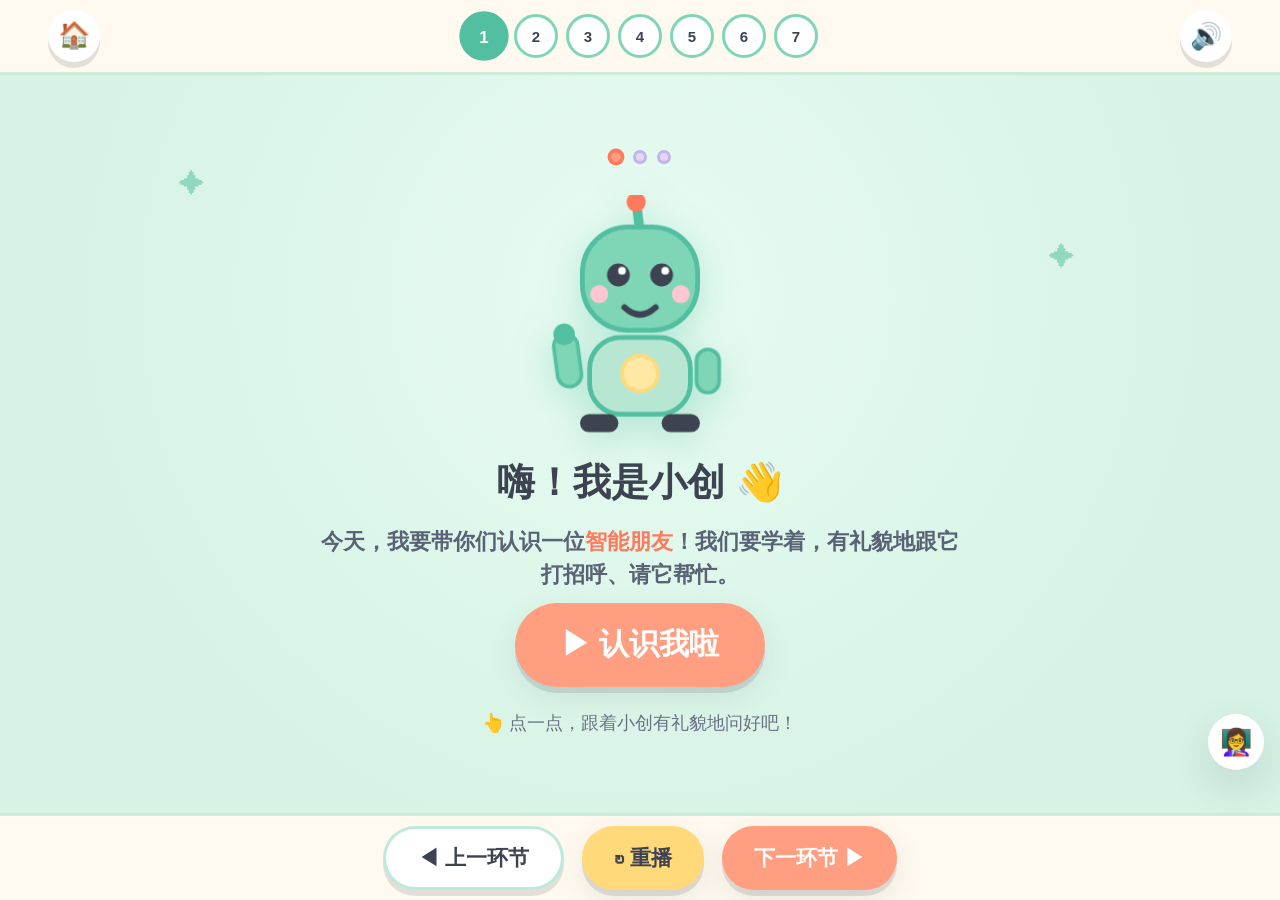
==== commit 8485e586: "feat: 第一二节接入edge-tts真人云语音 + 优化动画对白" ====
--- a/courses/nihaozhinengpengyou/classroom.html
+++ b/courses/nihaozhinengpengyou/classroom.html
@@ -219,5 +219,7 @@
 <script src="js/scenes/scene-5.js?v=36"></script>
 <script src="js/scenes/scene-6.js?v=36"></script>
 <script src="js/scenes/scene-7.js?v=36"></script>
+<script src="audio/manifest.js?v=36"></script>
+<script>if (window.App && App.Speak && window.__COURSE_TTS) { App.Speak.setAudioMap(window.__COURSE_TTS, "audio/"); }</script>
 </body>
 </html>
